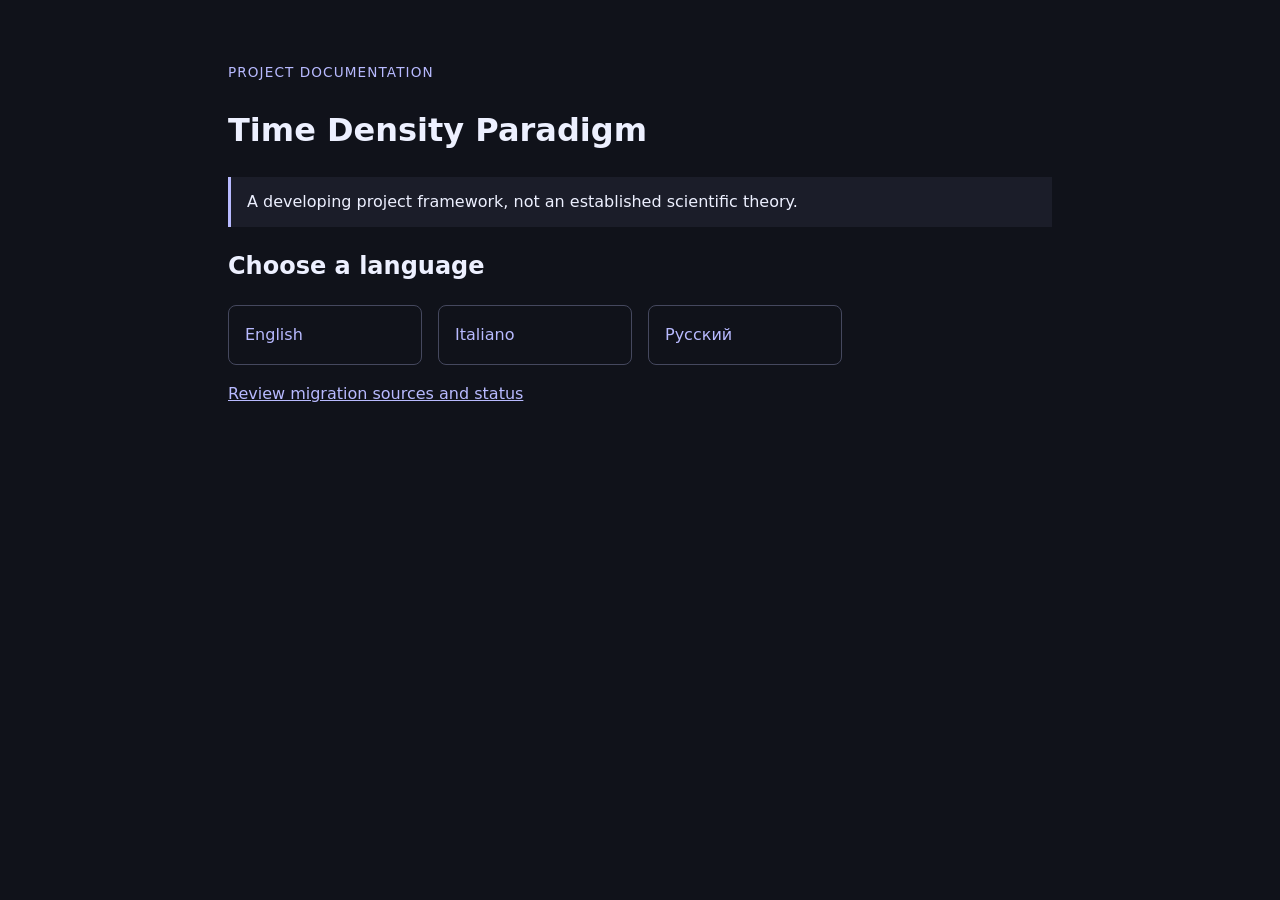
==== index.html @ e87ca695 "Add provenance-grounded consolidation skeleton Co-authored-by: krv6246-cell <258627595+krv6246-cell@" ====
<!doctype html>
<html lang="en">
  <head>
    <meta charset="utf-8">
    <meta name="viewport" content="width=device-width, initial-scale=1">
    <meta name="description" content="Project documentation and knowledge base for the Time Density Paradigm.">
    <title>Time Density Paradigm</title>
    <link rel="stylesheet" href="src/components/site.css">
  </head>
  <body>
    <main class="home">
      <p class="eyebrow">Project documentation</p>
      <h1>Time Density Paradigm</h1>
      <p class="notice">A developing project framework, not an established scientific theory.</p>
      <h2>Choose a language</h2>
      <nav aria-label="Language selection">
        <a class="card" href="src/pages/en/index.html" lang="en">English</a>
        <a class="card" href="src/pages/it/index.html" lang="it">Italiano</a>
        <a class="card" href="src/pages/ru/index.html" lang="ru">Русский</a>
      </nav>
      <p><a href="site-docs/MIGRATION_MANIFEST.md">Review migration sources and status</a></p>
    </main>
  </body>
</html>
---- src/components/site.css ----
:root {
  color-scheme: dark;
  font-family: system-ui, sans-serif;
  background: #10121a;
  color: #edf0ff;
  font-synthesis: none;
  text-rendering: optimizeLegibility;
}

body {
  margin: 0;
  line-height: 1.6;
}

a {
  color: #b8baff;
}

a:focus-visible {
  outline: 3px solid #f3d76b;
  outline-offset: 3px;
}

.home,
.page {
  box-sizing: border-box;
  max-width: 54rem;
  margin: 0 auto;
  padding: 3rem 1.25rem;
}

.eyebrow {
  color: #b8baff;
  font-size: 0.85rem;
  letter-spacing: 0.08em;
  text-transform: uppercase;
}

.notice {
  border-left: 3px solid #b8baff;
  padding: 0.75rem 1rem;
  background: #1b1d29;
}

nav {
  display: flex;
  flex-wrap: wrap;
  gap: 1rem;
}

.card {
  display: block;
  min-width: 10rem;
  padding: 1rem;
  border: 1px solid #45485e;
  border-radius: 0.5rem;
  text-decoration: none;
}

.card:hover {
  background: #1b1d29;
}

.links {
  display: grid;
  gap: 0.5rem;
  padding-left: 1.25rem;
}
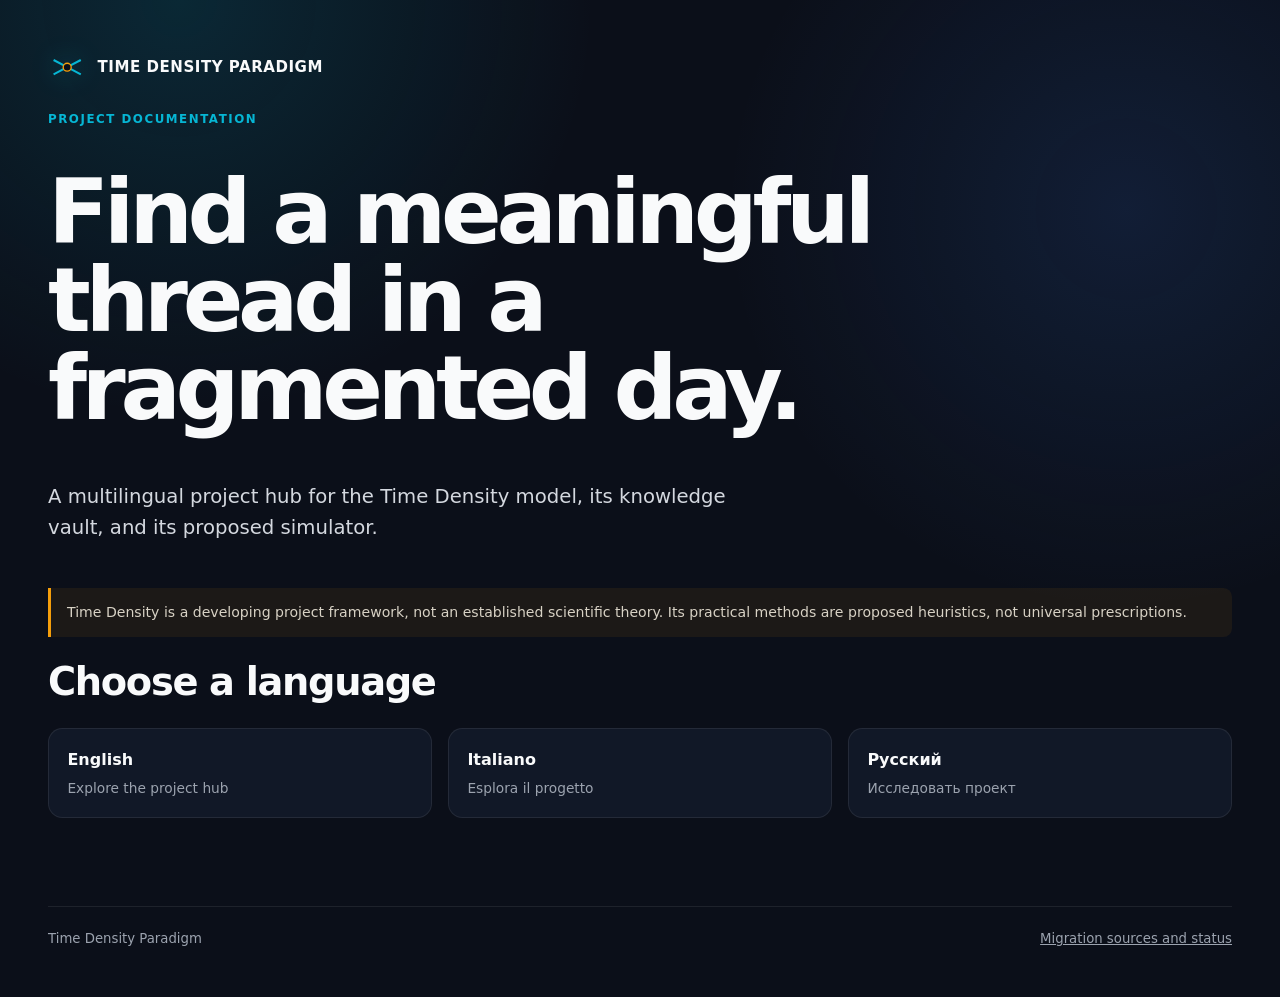
==== commit 277e7b43: "Build multilingual visual navigation hub Co-authored-by: Copilot <223556219+Copilot@users.noreply.gi" ====
--- a/index.html
+++ b/index.html
@@ -9,16 +9,21 @@
   </head>
   <body>
     <main class="home">
+      <a class="brand" href="index.html" aria-label="Time Density Paradigm">
+        <svg class="brand-mark" viewBox="0 0 48 48" aria-hidden="true"><defs><linearGradient id="brand-gradient" x1="5" y1="5" x2="43" y2="43"><stop stop-color="#06b6d4"/><stop offset="1" stop-color="#3b82f6"/></linearGradient></defs><path class="ring" d="M7 15 24 24 41 15M7 33l17-9 17 9"/><circle class="core" cx="24" cy="24" r="5"/></svg>
+        <span>TIME DENSITY PARADIGM</span>
+      </a>
       <p class="eyebrow">Project documentation</p>
-      <h1>Time Density Paradigm</h1>
-      <p class="notice">A developing project framework, not an established scientific theory.</p>
+      <h1>Find a meaningful thread in a fragmented day.</h1>
+      <p class="lead">A multilingual project hub for the Time Density model, its knowledge vault, and its proposed simulator.</p>
+      <p class="notice">Time Density is a developing project framework, not an established scientific theory. Its practical methods are proposed heuristics, not universal prescriptions.</p>
       <h2>Choose a language</h2>
-      <nav aria-label="Language selection">
-        <a class="card" href="src/pages/en/index.html" lang="en">English</a>
-        <a class="card" href="src/pages/it/index.html" lang="it">Italiano</a>
-        <a class="card" href="src/pages/ru/index.html" lang="ru">Русский</a>
+      <nav class="language-grid" aria-label="Language selection">
+        <a class="language-card" href="src/pages/en/index.html" lang="en"><strong>English</strong><span>Explore the project hub</span></a>
+        <a class="language-card" href="src/pages/it/index.html" lang="it"><strong>Italiano</strong><span>Esplora il progetto</span></a>
+        <a class="language-card" href="src/pages/ru/index.html" lang="ru"><strong>Русский</strong><span>Исследовать проект</span></a>
       </nav>
-      <p><a href="site-docs/MIGRATION_MANIFEST.md">Review migration sources and status</a></p>
+      <footer class="site-footer"><span>Time Density Paradigm</span><div class="footer-links"><a href="site-docs/MIGRATION_MANIFEST.md">Migration sources and status</a></div></footer>
     </main>
   </body>
 </html>
--- a/src/components/site.css
+++ b/src/components/site.css
@@ -1,68 +1,513 @@
 :root {
   color-scheme: dark;
-  font-family: system-ui, sans-serif;
-  background: #10121a;
-  color: #edf0ff;
+  --zero: #0b0f19;
+  --surface: #111827;
+  --surface-raised: #172033;
+  --line: rgb(255 255 255 / 8%);
+  --ink: #f9fafb;
+  --muted: #9ca3af;
+  --cyan: #06b6d4;
+  --blue: #3b82f6;
+  --amber: #f59e0b;
+  font-family: Inter, ui-sans-serif, system-ui, -apple-system, BlinkMacSystemFont, "Segoe UI", sans-serif;
+  background: var(--zero);
+  color: var(--ink);
   font-synthesis: none;
   text-rendering: optimizeLegibility;
 }
 
+* {
+  box-sizing: border-box;
+}
+
+html {
+  scroll-behavior: smooth;
+}
+
 body {
+  min-width: 20rem;
   margin: 0;
   line-height: 1.6;
+  background:
+    radial-gradient(circle at 14% 0%, rgb(6 182 212 / 15%), transparent 26rem),
+    radial-gradient(circle at 88% 21%, rgb(59 130 246 / 13%), transparent 25rem),
+    var(--zero);
 }
 
 a {
-  color: #b8baff;
-}
-
-a:focus-visible {
-  outline: 3px solid #f3d76b;
-  outline-offset: 3px;
+  color: inherit;
+}
+
+a:focus-visible,
+input:focus-visible {
+  outline: 3px solid var(--amber);
+  outline-offset: 4px;
 }
 
 .home,
 .page {
-  box-sizing: border-box;
+  width: min(74rem, calc(100% - 2.5rem));
+  margin: 0 auto;
+}
+
+.home {
+  min-height: 100vh;
+  display: grid;
+  align-content: center;
+  gap: 1.5rem;
+  padding: 3rem 0;
+}
+
+.language-grid {
+  display: grid;
+  grid-template-columns: repeat(3, minmax(0, 1fr));
+  gap: 1rem;
+}
+
+.language-card {
+  display: grid;
+  gap: 0.25rem;
+  padding: 1.15rem;
+  border: 1px solid var(--line);
+  border-radius: 0.9rem;
+  background: var(--surface);
+  color: var(--ink);
+  text-decoration: none;
+  transition: transform 160ms ease, border-color 160ms ease;
+}
+
+.language-card span {
+  color: var(--muted);
+  font-size: 0.86rem;
+}
+
+.language-card:hover {
+  transform: translateY(-0.2rem);
+  border-color: rgb(6 182 212 / 55%);
+}
+
+.page {
+  padding: 1.25rem 0 3rem;
+}
+
+.site-header {
+  display: flex;
+  align-items: center;
+  justify-content: space-between;
+  gap: 1rem;
+  padding: 0.75rem 0 1.4rem;
+}
+
+.brand {
+  display: inline-flex;
+  align-items: center;
+  gap: 0.7rem;
+  text-decoration: none;
+  font-size: 0.94rem;
+  font-weight: 750;
+  letter-spacing: 0.035em;
+}
+
+.brand-mark {
+  width: 2.4rem;
+  height: 2.4rem;
+  filter: drop-shadow(0 0 0.8rem rgb(6 182 212 / 38%));
+}
+
+.brand-mark .ring {
+  fill: none;
+  stroke: url(#brand-gradient);
+  stroke-width: 2.6;
+}
+
+.brand-mark .core {
+  fill: var(--zero);
+  stroke: var(--amber);
+  stroke-width: 1.7;
+}
+
+.language-switcher,
+.main-nav {
+  display: flex;
+  align-items: center;
+  flex-wrap: wrap;
+  gap: 0.35rem;
+}
+
+.language-switcher a,
+.main-nav a {
+  padding: 0.38rem 0.55rem;
+  border-radius: 0.5rem;
+  color: var(--muted);
+  font-size: 0.76rem;
+  font-weight: 750;
+  letter-spacing: 0.05em;
+  text-decoration: none;
+}
+
+.language-switcher a[aria-current="page"] {
+  color: var(--ink);
+  background: rgb(255 255 255 / 9%);
+}
+
+.main-nav {
+  justify-content: center;
+  padding: 0.3rem 0 1.9rem;
+}
+
+.main-nav a:hover,
+.language-switcher a:hover {
+  color: var(--ink);
+}
+
+.hero {
+  position: relative;
+  overflow: hidden;
+  padding: clamp(3rem, 8vw, 6rem) clamp(1.35rem, 5vw, 4.5rem);
+  border: 1px solid var(--line);
+  border-radius: 1.5rem;
+  background:
+    linear-gradient(135deg, rgb(17 24 39 / 96%), rgb(11 15 25 / 76%)),
+    var(--surface);
+  box-shadow: 0 1.5rem 5rem rgb(0 0 0 / 28%);
+}
+
+.hero::after {
+  position: absolute;
+  inset: auto -6rem -11rem auto;
+  width: 25rem;
+  aspect-ratio: 1;
+  border: 1px solid rgb(6 182 212 / 24%);
+  border-radius: 50%;
+  box-shadow: 0 0 0 3rem rgb(6 182 212 / 4%), 0 0 0 6rem rgb(59 130 246 / 3%);
+  content: "";
+}
+
+.eyebrow {
+  position: relative;
+  z-index: 1;
+  margin: 0 0 1rem;
+  color: var(--cyan);
+  font-size: 0.74rem;
+  font-weight: 800;
+  letter-spacing: 0.13em;
+  text-transform: uppercase;
+}
+
+h1,
+h2,
+h3,
+p {
+  position: relative;
+  z-index: 1;
+}
+
+h1 {
+  max-width: 14ch;
+  margin: 0;
+  font-size: clamp(2.6rem, 7vw, 5.6rem);
+  line-height: 0.98;
+  letter-spacing: -0.06em;
+}
+
+h2 {
+  margin: 0;
+  font-size: clamp(1.7rem, 3vw, 2.45rem);
+  line-height: 1.1;
+  letter-spacing: -0.035em;
+}
+
+h3 {
+  margin: 0;
+  font-size: 1.08rem;
+  line-height: 1.25;
+}
+
+.lead {
+  max-width: 43rem;
+  margin: 1.5rem 0 0;
+  color: #d4d8df;
+  font-size: clamp(1.02rem, 1.8vw, 1.23rem);
+}
+
+.level-grid {
+  position: relative;
+  z-index: 1;
+  display: grid;
+  grid-template-columns: repeat(2, minmax(0, 1fr));
+  gap: 0.8rem;
   max-width: 54rem;
-  margin: 0 auto;
-  padding: 3rem 1.25rem;
-}
-
-.eyebrow {
-  color: #b8baff;
-  font-size: 0.85rem;
-  letter-spacing: 0.08em;
+  margin: 2rem 0;
+}
+
+.level-card {
+  padding: 1rem 1.1rem;
+  border: 1px solid var(--line);
+  border-radius: 0.85rem;
+  background: rgb(11 15 25 / 62%);
+}
+
+.level-card strong {
+  display: block;
+  margin-bottom: 0.25rem;
+  color: var(--amber);
+  font-size: 0.75rem;
+  letter-spacing: 0.09em;
   text-transform: uppercase;
 }
 
+.level-card p {
+  margin: 0;
+  color: var(--muted);
+  font-size: 0.92rem;
+}
+
+.cta-group {
+  position: relative;
+  z-index: 1;
+  display: flex;
+  flex-wrap: wrap;
+  gap: 0.75rem;
+}
+
+.button {
+  display: inline-flex;
+  align-items: center;
+  justify-content: center;
+  min-height: 3rem;
+  padding: 0.7rem 1rem;
+  border: 1px solid transparent;
+  border-radius: 0.7rem;
+  font-size: 0.9rem;
+  font-weight: 800;
+  text-decoration: none;
+  transition: transform 160ms ease, box-shadow 160ms ease, background 160ms ease;
+}
+
+.button:hover {
+  transform: translateY(-2px);
+}
+
+.button-primary {
+  color: #03131d;
+  background: linear-gradient(105deg, var(--cyan), var(--blue));
+  box-shadow: 0 0.75rem 1.8rem rgb(6 182 212 / 24%);
+}
+
+.button-secondary {
+  border-color: rgb(6 182 212 / 48%);
+  background: rgb(6 182 212 / 7%);
+}
+
+.section {
+  margin-top: clamp(3.8rem, 9vw, 7rem);
+}
+
+.section-intro {
+  max-width: 44rem;
+  margin: 0.9rem 0 1.8rem;
+  color: var(--muted);
+}
+
+.vault-grid {
+  display: grid;
+  grid-template-columns: repeat(4, minmax(0, 1fr));
+  gap: 1rem;
+}
+
+.vault-card {
+  position: relative;
+  display: flex;
+  min-height: 14rem;
+  flex-direction: column;
+  gap: 0.8rem;
+  padding: 1.25rem;
+  overflow: hidden;
+  border: 1px solid var(--line);
+  border-radius: 1rem;
+  background: linear-gradient(150deg, var(--surface-raised), var(--surface));
+  text-decoration: none;
+  transition: transform 180ms ease, border-color 180ms ease, box-shadow 180ms ease;
+}
+
+.vault-card::before {
+  position: absolute;
+  top: -2rem;
+  right: -2rem;
+  width: 7rem;
+  aspect-ratio: 1;
+  border-radius: 50%;
+  background: var(--card-accent, var(--cyan));
+  opacity: 0.1;
+  content: "";
+}
+
+.vault-card:hover {
+  transform: translateY(-0.35rem);
+  border-color: color-mix(in srgb, var(--card-accent, var(--cyan)) 55%, transparent);
+  box-shadow: 0 1rem 2.5rem rgb(0 0 0 / 25%);
+}
+
+.vault-card p {
+  margin: 0;
+  color: var(--muted);
+  font-size: 0.91rem;
+}
+
+.vault-icon {
+  display: grid;
+  width: 2.7rem;
+  aspect-ratio: 1;
+  place-items: center;
+  border: 1px solid color-mix(in srgb, var(--card-accent, var(--cyan)) 65%, transparent);
+  border-radius: 0.7rem;
+  color: var(--card-accent, var(--cyan));
+}
+
+.vault-icon svg {
+  width: 1.35rem;
+  height: 1.35rem;
+  fill: none;
+  stroke: currentcolor;
+  stroke-width: 1.8;
+  stroke-linecap: round;
+  stroke-linejoin: round;
+}
+
+.simulator {
+  display: grid;
+  grid-template-columns: minmax(0, 1fr) minmax(18rem, 0.85fr);
+  gap: clamp(1.5rem, 4vw, 4rem);
+  align-items: center;
+  padding: clamp(1.3rem, 4vw, 2.8rem);
+  border: 1px solid var(--line);
+  border-radius: 1.5rem;
+  background: linear-gradient(135deg, rgb(6 182 212 / 11%), rgb(17 24 39 / 96%) 42%, rgb(245 158 11 / 7%));
+}
+
+.simulator-copy p {
+  max-width: 35rem;
+  color: var(--muted);
+}
+
+.simulator-visual {
+  display: grid;
+  gap: 0.8rem;
+}
+
+.flow-canvas {
+  width: 100%;
+  aspect-ratio: 1.35;
+  border: 1px solid rgb(6 182 212 / 30%);
+  border-radius: 1rem;
+  background: #070b13;
+  box-shadow: inset 0 0 3rem rgb(6 182 212 / 8%);
+}
+
+.flow-control {
+  display: flex;
+  align-items: center;
+  gap: 0.75rem;
+  color: var(--muted);
+  font-size: 0.83rem;
+}
+
+.flow-control input {
+  width: 100%;
+  accent-color: var(--cyan);
+}
+
 .notice {
-  border-left: 3px solid #b8baff;
-  padding: 0.75rem 1rem;
-  background: #1b1d29;
-}
-
-nav {
+  margin: 1.25rem 0 0;
+  padding: 0.85rem 1rem;
+  border-left: 3px solid var(--amber);
+  border-radius: 0 0.55rem 0.55rem 0;
+  background: rgb(245 158 11 / 7%);
+  color: #d8d2c5;
+  font-size: 0.88rem;
+}
+
+.site-footer {
+  display: flex;
+  flex-wrap: wrap;
+  justify-content: space-between;
+  gap: 1rem;
+  margin-top: 4rem;
+  padding-top: 1.3rem;
+  border-top: 1px solid var(--line);
+  color: var(--muted);
+  font-size: 0.83rem;
+}
+
+.footer-links {
   display: flex;
   flex-wrap: wrap;
   gap: 1rem;
 }
 
-.card {
-  display: block;
-  min-width: 10rem;
-  padding: 1rem;
-  border: 1px solid #45485e;
-  border-radius: 0.5rem;
-  text-decoration: none;
-}
-
-.card:hover {
-  background: #1b1d29;
-}
-
-.links {
-  display: grid;
-  gap: 0.5rem;
-  padding-left: 1.25rem;
-}
+.site-footer a {
+  color: var(--muted);
+}
+
+.site-footer a:hover {
+  color: var(--ink);
+}
+
+@media (max-width: 48rem) {
+  .site-header {
+    align-items: flex-start;
+  }
+
+  .main-nav {
+    justify-content: flex-start;
+    overflow-x: auto;
+    flex-wrap: nowrap;
+    padding-bottom: 1.25rem;
+  }
+
+  .level-grid,
+  .simulator {
+    grid-template-columns: 1fr;
+  }
+
+  .vault-grid {
+    grid-template-columns: repeat(2, minmax(0, 1fr));
+  }
+
+  .language-grid {
+    grid-template-columns: 1fr;
+  }
+}
+
+@media (max-width: 31rem) {
+  .home,
+  .page {
+    width: min(100% - 1.5rem, 74rem);
+  }
+
+  .site-header {
+    flex-direction: column;
+  }
+
+  .vault-grid {
+    grid-template-columns: 1fr;
+  }
+
+  .hero {
+    border-radius: 1rem;
+  }
+}
+
+@media (prefers-reduced-motion: reduce) {
+  html {
+    scroll-behavior: auto;
+  }
+
+  *,
+  *::before,
+  *::after {
+    transition-duration: 0.01ms !important;
+    animation-duration: 0.01ms !important;
+    animation-iteration-count: 1 !important;
+  }
+}
